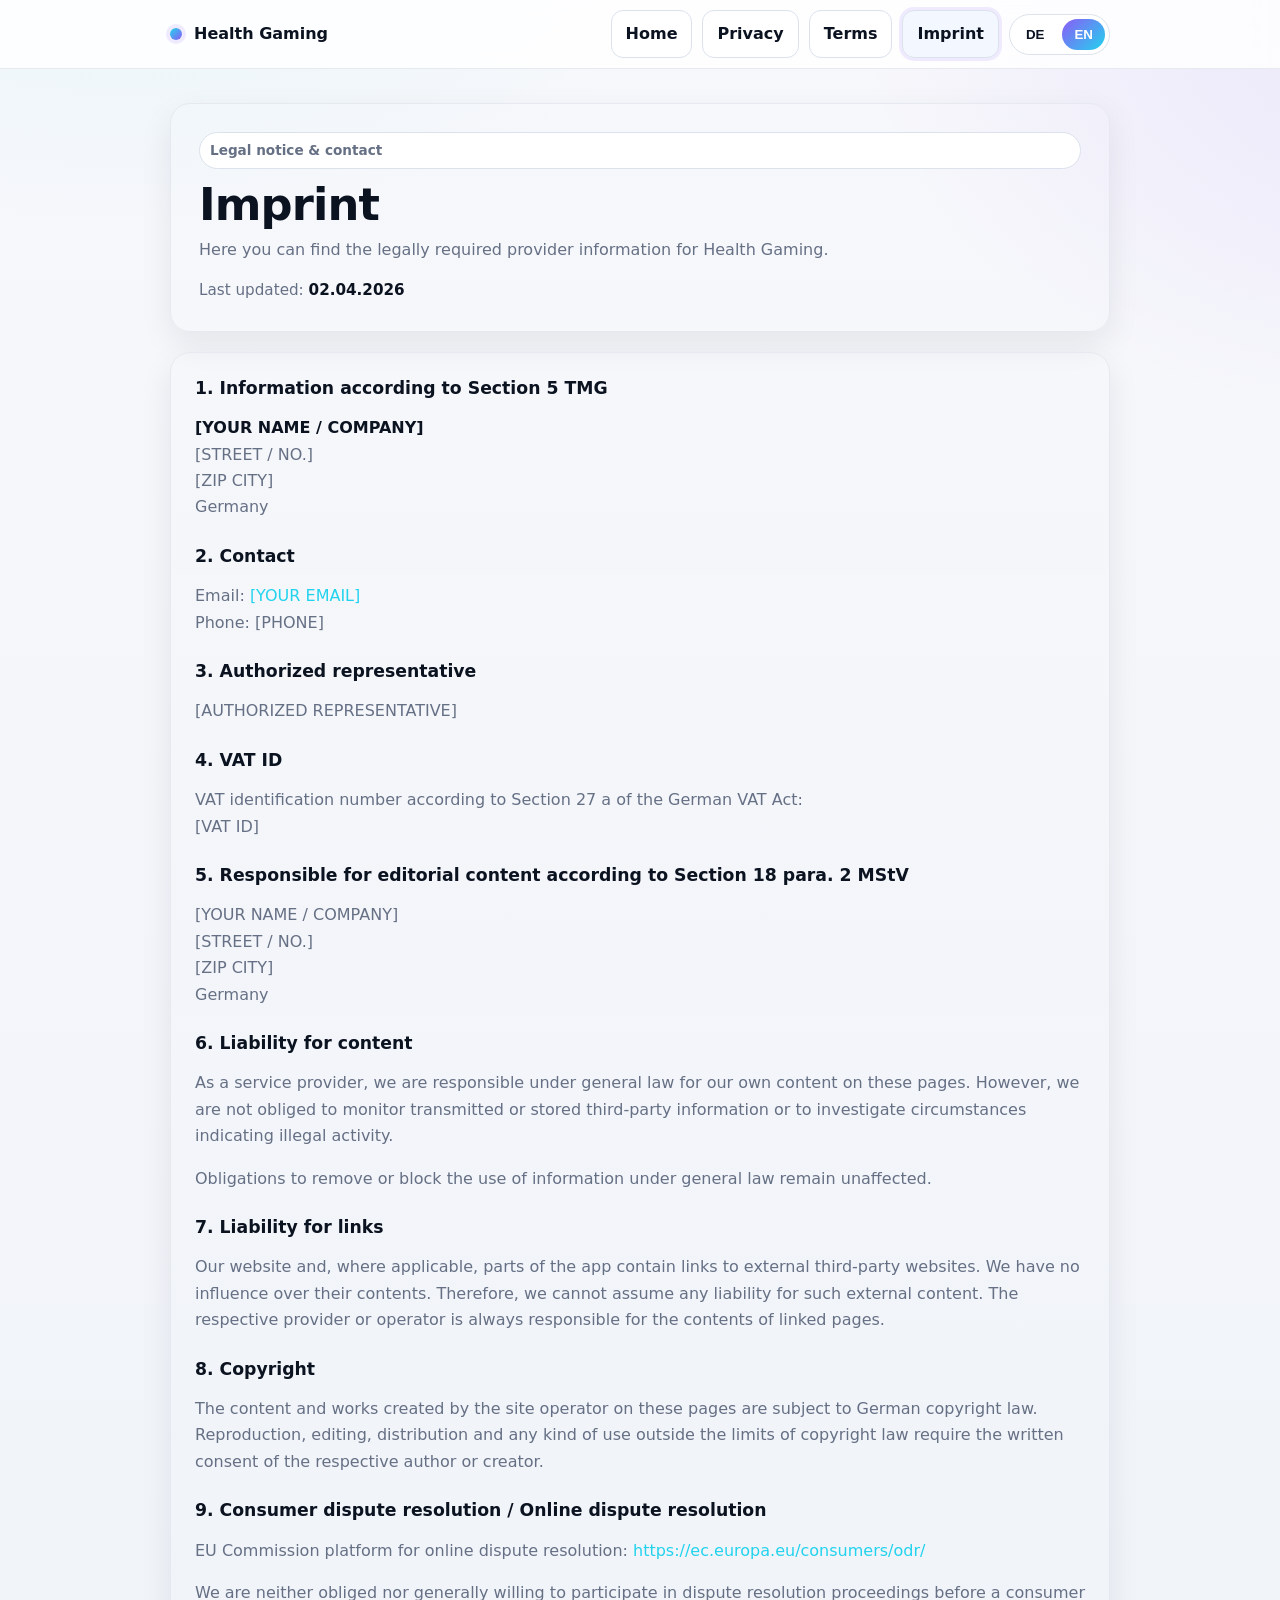
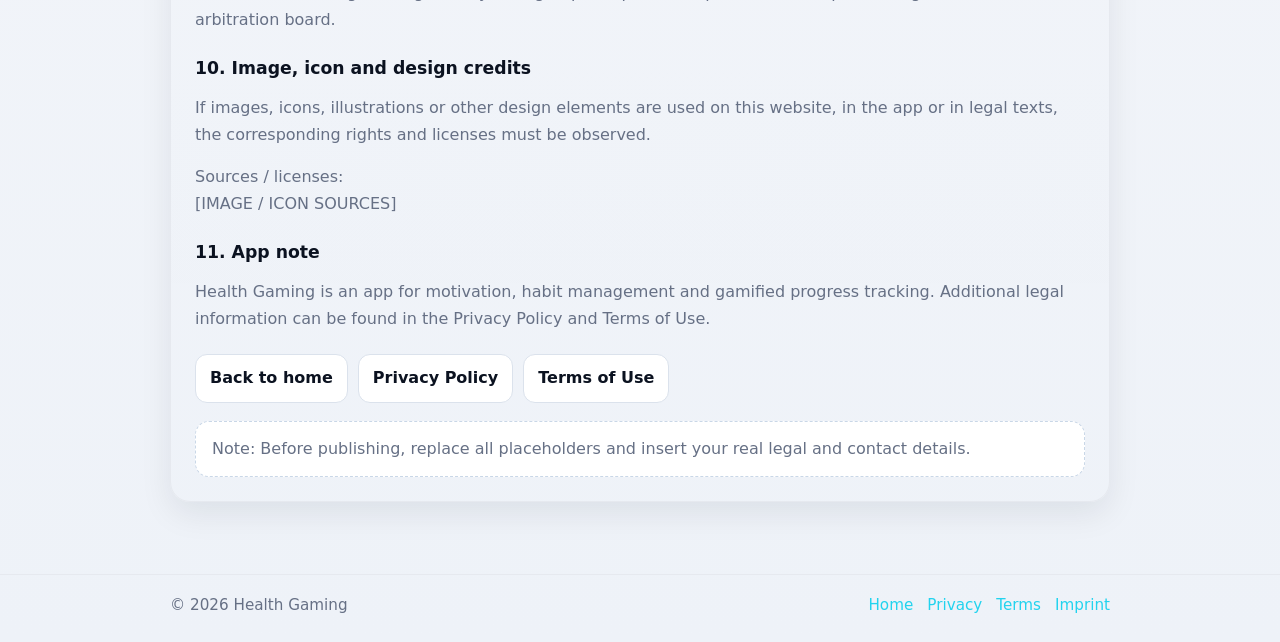
==== impressum.html @ 1cde17df "Rename imprint.html to impressum.html" ====
<!doctype html>
<html lang="de">
<head>
  <meta charset="utf-8" />
  <meta name="viewport" content="width=device-width,initial-scale=1" />
  <title>Impressum / Imprint – Health Gaming</title>
  <meta name="description" content="Impressum und Imprint für Health Gaming." />
  <meta name="color-scheme" content="dark light" />

  <style>
    :root{
      --bg:#0b0f14;
      --bg-2:#0f141c;
      --surface:#101726;
      --card:#121a27;
      --text:#e7ebf2;
      --muted:#9ea8ba;
      --line:#1f2a3c;
      --purple:#8b5cf6;
      --teal:#22d3ee;
      --radius:20px;
      --max:980px;
      --ring:rgba(139,92,246,.18);
      --shadow:0 14px 40px rgba(0,0,0,.30);
    }

    *{box-sizing:border-box}
    html{scroll-behavior:smooth}
    body{
      margin:0;
      background:
        radial-gradient(1100px 760px at 10% -10%, rgba(34,211,238,.10), transparent 60%),
        radial-gradient(920px 700px at 110% 0%, rgba(139,92,246,.12), transparent 60%),
        linear-gradient(180deg, var(--bg), var(--bg-2));
      color:var(--text);
      font:16px/1.65 system-ui,-apple-system,Segoe UI,Roboto,Inter,Arial,sans-serif;
    }

    a{color:var(--teal);text-decoration:none}
    a:hover{text-decoration:underline}

    .wrap{
      max-width:var(--max);
      margin:0 auto;
      padding:0 20px;
    }

    header{
      position:sticky;
      top:0;
      z-index:40;
      background:rgba(11,15,20,.74);
      backdrop-filter:blur(10px);
      border-bottom:1px solid var(--line);
    }

    .nav{
      min-height:68px;
      display:flex;
      align-items:center;
      gap:14px;
      flex-wrap:wrap;
      padding:10px 0;
    }

    .logo{
      display:flex;
      align-items:center;
      gap:12px;
      font-weight:800;
      color:var(--text);
      white-space:nowrap;
    }

    .dot{
      width:12px;
      height:12px;
      border-radius:50%;
      background:linear-gradient(135deg,var(--teal),var(--purple));
      box-shadow:0 0 0 4px var(--ring);
      flex:0 0 auto;
    }

    .navlinks{
      margin-left:auto;
      display:flex;
      align-items:center;
      gap:10px;
      flex-wrap:wrap;
      justify-content:flex-end;
    }

    .btn{
      display:inline-flex;
      align-items:center;
      justify-content:center;
      gap:8px;
      min-height:42px;
      padding:10px 14px;
      border-radius:12px;
      background:#0f1520;
      border:1px solid #2a3650;
      color:var(--text);
      text-decoration:none;
      font-weight:700;
      transition:.18s ease;
      cursor:pointer;
    }

    .btn:hover{
      text-decoration:none;
      transform:translateY(-1px);
      border-color:#395070;
      background:#131b28;
    }

    .btn.primary{
      background:linear-gradient(135deg, rgba(34,211,238,.14), rgba(139,92,246,.16));
      box-shadow:0 0 0 3px var(--ring);
    }

    .btn.active{
      border-color:var(--teal);
      box-shadow:0 0 0 2px rgba(34,211,238,.18);
    }

    .lang-switch{
      display:inline-flex;
      align-items:center;
      gap:6px;
      padding:4px;
      border-radius:999px;
      border:1px solid #2a3650;
      background:#0f1520;
    }

    .lang-switch button{
      border:0;
      background:transparent;
      color:var(--text);
      font-weight:800;
      padding:8px 12px;
      border-radius:999px;
      cursor:pointer;
      transition:.18s ease;
    }

    .lang-switch button.active{
      background:linear-gradient(135deg,var(--purple),var(--teal));
      color:white;
    }

    main{
      padding:34px 0 44px;
    }

    .hero{
      margin-bottom:20px;
    }

    .hero-card{
      background:linear-gradient(180deg, rgba(255,255,255,.03), rgba(255,255,255,.015));
      border:1px solid var(--line);
      border-radius:var(--radius);
      box-shadow:var(--shadow);
      padding:28px;
    }

    .tag{
      display:inline-flex;
      align-items:center;
      gap:6px;
      font-size:.85rem;
      padding:6px 10px;
      border-radius:999px;
      border:1px solid #2a3650;
      background:#0f1520;
      color:var(--muted);
      font-weight:800;
      margin-bottom:12px;
    }

    h1{
      margin:0 0 8px;
      font-size:clamp(2rem,4vw,2.8rem);
      line-height:1.08;
      letter-spacing:-.02em;
    }

    .sub{
      margin:0;
      color:var(--muted);
      font-size:1rem;
    }

    .meta{
      margin-top:14px;
      display:flex;
      flex-wrap:wrap;
      gap:10px;
      color:var(--muted);
      font-size:.95rem;
    }

    .content-card{
      background:linear-gradient(180deg, rgba(255,255,255,.03), rgba(255,255,255,.015));
      border:1px solid var(--line);
      border-radius:var(--radius);
      box-shadow:var(--shadow);
      padding:24px;
    }

    h2{
      margin:24px 0 8px;
      font-size:1.08rem;
      line-height:1.3;
    }

    h2:first-child{margin-top:0}

    p, li{
      color:var(--muted);
    }

    strong{
      color:var(--text);
    }

    ul{
      margin:0;
      padding-left:20px;
    }

    .notice{
      margin-top:18px;
      padding:14px 16px;
      border-radius:14px;
      border:1px dashed #35506d;
      background:rgba(255,255,255,.015);
      color:var(--muted);
    }

    .link-row{
      display:flex;
      flex-wrap:wrap;
      gap:10px;
      margin-top:22px;
    }

    footer{
      border-top:1px solid var(--line);
      margin-top:28px;
    }

    .foot{
      display:flex;
      flex-wrap:wrap;
      gap:12px;
      justify-content:space-between;
      align-items:center;
      padding:18px 0 24px;
      color:var(--muted);
      font-size:.95rem;
    }

    .foot-links{
      display:flex;
      flex-wrap:wrap;
      gap:14px;
    }

    [data-lang-block]{
      display:none;
    }

    body.lang-de [data-lang-block="de"]{
      display:block;
    }

    body.lang-en [data-lang-block="en"]{
      display:block;
    }

    @media (max-width: 760px){
      .nav{
        align-items:flex-start;
      }

      .navlinks{
        margin-left:0;
        width:100%;
        justify-content:flex-start;
      }

      .hero-card,
      .content-card{
        padding:20px;
      }
    }

    @media (prefers-color-scheme: light){
      :root{
        --bg:#f7f8fb;
        --bg-2:#eef2f8;
        --surface:#ffffff;
        --card:#ffffff;
        --text:#0b1220;
        --muted:#667085;
        --line:#e6e9ef;
        --ring:rgba(139,92,246,.12);
        --shadow:0 12px 32px rgba(15,23,42,.08);
      }

      header{
        background:rgba(255,255,255,.84);
      }

      .btn,
      .lang-switch,
      .tag{
        background:#fff;
        border-color:#dbe2ec;
      }

      .btn:hover{
        background:#f8fbff;
      }

      .btn.primary{
        background:#f3f7ff;
      }

      .notice{
        background:#fff;
        border-color:#c9d7e7;
      }
    }
  </style>
</head>
<body class="lang-de">
  <header>
    <div class="wrap">
      <div class="nav">
        <a class="logo" href="index.html" id="logoLink" aria-label="Health Gaming Home">
          <span class="dot"></span>
          <span>Health Gaming</span>
        </a>

        <div class="navlinks">
          <a class="btn" href="index.html" id="navHome">Start</a>
          <a class="btn" href="privacy.html" id="navPrivacy">Datenschutz</a>
          <a class="btn" href="terms.html" id="navTerms">Nutzungsbedingungen</a>
          <a class="btn primary" href="impressum.html" id="navImprint">Impressum</a>

          <div class="lang-switch" aria-label="Language switch">
            <button id="btn-de" type="button">DE</button>
            <button id="btn-en" type="button">EN</button>
          </div>
        </div>
      </div>
    </div>
  </header>

  <main>
    <div class="wrap">
      <section class="hero">
        <div class="hero-card">
          <div class="tag" data-lang-block="de">Pflichtangaben & Kontakt</div>
          <div class="tag" data-lang-block="en">Legal notice & contact</div>

          <h1 data-lang-block="de">Impressum</h1>
          <h1 data-lang-block="en">Imprint</h1>

          <p class="sub" data-lang-block="de">
            Hier findest du die gesetzlich erforderlichen Angaben zum Anbieter von Health Gaming.
          </p>
          <p class="sub" data-lang-block="en">
            Here you can find the legally required provider information for Health Gaming.
          </p>

          <div class="meta">
            <span data-lang-block="de">Letzte Aktualisierung: <strong id="dateDe">02.04.2026</strong></span>
            <span data-lang-block="en">Last updated: <strong id="dateEn">02.04.2026</strong></span>
          </div>
        </div>
      </section>

      <section class="content-card" data-lang-block="de">
        <h2>1. Angaben gemäß § 5 TMG</h2>
        <p>
          <strong>[DEIN NAME / FIRMA]</strong><br>
          [STRASSE / NR.]<br>
          [PLZ ORT]<br>
          Deutschland
        </p>

        <h2>2. Kontakt</h2>
        <p>
          E-Mail: <a href="mailto:[DEINE E-MAIL]">[DEINE E-MAIL]</a><br>
          Telefon: [TELEFON]
        </p>

        <h2>3. Vertretungsberechtigte Person</h2>
        <p>
          [VERTRETUNGSBERECHTIGTE PERSON]
        </p>

        <h2>4. Umsatzsteuer-ID</h2>
        <p>
          Umsatzsteuer-Identifikationsnummer gemäß § 27 a Umsatzsteuergesetz:<br>
          [UST-ID]
        </p>

        <h2>5. Verantwortlich für journalistisch-redaktionelle Inhalte gemäß § 18 Abs. 2 MStV</h2>
        <p>
          [DEIN NAME / FIRMA]<br>
          [STRASSE / NR.]<br>
          [PLZ ORT]<br>
          Deutschland
        </p>

        <h2>6. Haftung für Inhalte</h2>
        <p>
          Als Diensteanbieter sind wir gemäß den allgemeinen Gesetzen für eigene Inhalte
          auf diesen Seiten verantwortlich. Wir sind jedoch nicht verpflichtet,
          übermittelte oder gespeicherte fremde Informationen zu überwachen
          oder nach Umständen zu forschen, die auf eine rechtswidrige Tätigkeit hinweisen.
        </p>
        <p>
          Verpflichtungen zur Entfernung oder Sperrung der Nutzung von Informationen
          nach den allgemeinen Gesetzen bleiben hiervon unberührt.
        </p>

        <h2>7. Haftung für Links</h2>
        <p>
          Unsere Website und gegebenenfalls Teile der App enthalten Links zu externen Websites Dritter.
          Auf deren Inhalte haben wir keinen Einfluss.
          Deshalb können wir für diese fremden Inhalte auch keine Gewähr übernehmen.
          Für die Inhalte der verlinkten Seiten ist stets der jeweilige Anbieter oder Betreiber verantwortlich.
        </p>

        <h2>8. Urheberrecht</h2>
        <p>
          Die durch den Seitenbetreiber erstellten Inhalte und Werke auf diesen Seiten
          unterliegen dem deutschen Urheberrecht.
          Vervielfältigung, Bearbeitung, Verbreitung und jede Art der Verwertung
          außerhalb der Grenzen des Urheberrechts bedürfen der schriftlichen Zustimmung
          des jeweiligen Autors bzw. Erstellers.
        </p>

        <h2>9. Verbraucherstreitbeilegung / Online-Streitbeilegung</h2>
        <p>
          Plattform der EU-Kommission zur Online-Streitbeilegung:
          <a href="https://ec.europa.eu/consumers/odr/" target="_blank" rel="noopener">
            https://ec.europa.eu/consumers/odr/
          </a>
        </p>
        <p>
          Wir sind nicht verpflichtet und grundsätzlich nicht bereit,
          an Streitbeilegungsverfahren vor einer Verbraucherschlichtungsstelle teilzunehmen.
        </p>

        <h2>10. Bild-, Icon- und Designnachweise</h2>
        <p>
          Soweit auf dieser Website, in der App oder in rechtlichen Texten
          Bilder, Icons, Illustrationen oder sonstige Design-Elemente verwendet werden,
          sind die entsprechenden Rechte zu beachten.
        </p>
        <p>
          Quellen / Lizenzen:<br>
          [BILD-/ICON-QUELLEN]
        </p>

        <h2>11. Hinweis zur App</h2>
        <p>
          Health Gaming ist eine App zur Motivation, Habit-Verwaltung und spielerischen
          Darstellung von Fortschritt. Weitere rechtliche Informationen findest du zusätzlich
          in der Datenschutzerklärung und den Nutzungsbedingungen.
        </p>

        <div class="link-row">
          <a class="btn" href="index.html" id="deBackHome">Zur Startseite</a>
          <a class="btn" href="privacy.html" id="dePrivacyLink">Datenschutz</a>
          <a class="btn" href="terms.html" id="deTermsLink">Nutzungsbedingungen</a>
        </div>

        <div class="notice">
          Hinweis: Bitte vor Veröffentlichung alle Platzhalter ersetzen
          und deine echten Daten vollständig eintragen.
        </div>
      </section>

      <section class="content-card" data-lang-block="en">
        <h2>1. Information according to Section 5 TMG</h2>
        <p>
          <strong>[YOUR NAME / COMPANY]</strong><br>
          [STREET / NO.]<br>
          [ZIP CITY]<br>
          Germany
        </p>

        <h2>2. Contact</h2>
        <p>
          Email: <a href="mailto:[YOUR EMAIL]">[YOUR EMAIL]</a><br>
          Phone: [PHONE]
        </p>

        <h2>3. Authorized representative</h2>
        <p>
          [AUTHORIZED REPRESENTATIVE]
        </p>

        <h2>4. VAT ID</h2>
        <p>
          VAT identification number according to Section 27 a of the German VAT Act:<br>
          [VAT ID]
        </p>

        <h2>5. Responsible for editorial content according to Section 18 para. 2 MStV</h2>
        <p>
          [YOUR NAME / COMPANY]<br>
          [STREET / NO.]<br>
          [ZIP CITY]<br>
          Germany
        </p>

        <h2>6. Liability for content</h2>
        <p>
          As a service provider, we are responsible under general law for our own content on these pages.
          However, we are not obliged to monitor transmitted or stored third-party information
          or to investigate circumstances indicating illegal activity.
        </p>
        <p>
          Obligations to remove or block the use of information under general law remain unaffected.
        </p>

        <h2>7. Liability for links</h2>
        <p>
          Our website and, where applicable, parts of the app contain links to external third-party websites.
          We have no influence over their contents.
          Therefore, we cannot assume any liability for such external content.
          The respective provider or operator is always responsible for the contents of linked pages.
        </p>

        <h2>8. Copyright</h2>
        <p>
          The content and works created by the site operator on these pages
          are subject to German copyright law.
          Reproduction, editing, distribution and any kind of use outside the limits of copyright law
          require the written consent of the respective author or creator.
        </p>

        <h2>9. Consumer dispute resolution / Online dispute resolution</h2>
        <p>
          EU Commission platform for online dispute resolution:
          <a href="https://ec.europa.eu/consumers/odr/" target="_blank" rel="noopener">
            https://ec.europa.eu/consumers/odr/
          </a>
        </p>
        <p>
          We are neither obliged nor generally willing
          to participate in dispute resolution proceedings before a consumer arbitration board.
        </p>

        <h2>10. Image, icon and design credits</h2>
        <p>
          If images, icons, illustrations or other design elements are used
          on this website, in the app or in legal texts,
          the corresponding rights and licenses must be observed.
        </p>
        <p>
          Sources / licenses:<br>
          [IMAGE / ICON SOURCES]
        </p>

        <h2>11. App note</h2>
        <p>
          Health Gaming is an app for motivation, habit management and gamified progress tracking.
          Additional legal information can be found in the Privacy Policy and Terms of Use.
        </p>

        <div class="link-row">
          <a class="btn" href="index.html" id="enBackHome">Back to home</a>
          <a class="btn" href="privacy.html" id="enPrivacyLink">Privacy Policy</a>
          <a class="btn" href="terms.html" id="enTermsLink">Terms of Use</a>
        </div>

        <div class="notice">
          Note: Before publishing, replace all placeholders
          and insert your real legal and contact details.
        </div>
      </section>
    </div>
  </main>

  <footer>
    <div class="wrap">
      <div class="foot">
        <div>© <span id="year"></span> Health Gaming</div>
        <div class="foot-links">
          <a href="index.html" id="footerHome">Start</a>
          <a href="privacy.html" id="footerPrivacy">Datenschutz</a>
          <a href="terms.html" id="footerTerms">Nutzungsbedingungen</a>
          <a href="impressum.html" id="footerImprint">Impressum</a>
        </div>
      </div>
    </div>
  </footer>

  <script>
    function getLangFromUrl() {
      const params = new URLSearchParams(window.location.search);
      const lang = params.get("lang");
      return lang === "de" || lang === "en" ? lang : null;
    }

    function getStoredLang() {
      const lang = localStorage.getItem("hg_lang");
      return lang === "de" || lang === "en" ? lang : null;
    }

    function getBrowserLang() {
      const lang = (navigator.language || "").toLowerCase();
      return lang.startsWith("de") ? "de" : "en";
    }

    function withLang(path, lang) {
      return `${path}?lang=${lang}`;
    }

    function updateLinks(lang) {
      const map = [
        ["logoLink", "index.html"],
        ["navHome", "index.html"],
        ["navPrivacy", "privacy.html"],
        ["navTerms", "terms.html"],
        ["navImprint", "impressum.html"],
        ["deBackHome", "index.html"],
        ["dePrivacyLink", "privacy.html"],
        ["deTermsLink", "terms.html"],
        ["enBackHome", "index.html"],
        ["enPrivacyLink", "privacy.html"],
        ["enTermsLink", "terms.html"],
        ["footerHome", "index.html"],
        ["footerPrivacy", "privacy.html"],
        ["footerTerms", "terms.html"],
        ["footerImprint", "impressum.html"]
      ];

      map.forEach(([id, path]) => {
        const el = document.getElementById(id);
        if (el) {
          el.setAttribute("href", withLang(path, lang));
        }
      });
    }

    function updateTexts(lang) {
      const navHome = document.getElementById("navHome");
      const navPrivacy = document.getElementById("navPrivacy");
      const navTerms = document.getElementById("navTerms");
      const navImprint = document.getElementById("navImprint");
      const footerHome = document.getElementById("footerHome");
      const footerPrivacy = document.getElementById("footerPrivacy");
      const footerTerms = document.getElementById("footerTerms");
      const footerImprint = document.getElementById("footerImprint");

      if (lang === "de") {
        if (navHome) navHome.textContent = "Start";
        if (navPrivacy) navPrivacy.textContent = "Datenschutz";
        if (navTerms) navTerms.textContent = "Nutzungsbedingungen";
        if (navImprint) navImprint.textContent = "Impressum";
        if (footerHome) footerHome.textContent = "Start";
        if (footerPrivacy) footerPrivacy.textContent = "Datenschutz";
        if (footerTerms) footerTerms.textContent = "Nutzungsbedingungen";
        if (footerImprint) footerImprint.textContent = "Impressum";
        document.title = "Impressum – Health Gaming";
      } else {
        if (navHome) navHome.textContent = "Home";
        if (navPrivacy) navPrivacy.textContent = "Privacy";
        if (navTerms) navTerms.textContent = "Terms";
        if (navImprint) navImprint.textContent = "Imprint";
        if (footerHome) footerHome.textContent = "Home";
        if (footerPrivacy) footerPrivacy.textContent = "Privacy";
        if (footerTerms) footerTerms.textContent = "Terms";
        if (footerImprint) footerImprint.textContent = "Imprint";
        document.title = "Imprint – Health Gaming";
      }
    }

    function setLang(lang, updateUrl = true) {
      document.body.classList.remove("lang-de", "lang-en");
      document.body.classList.add(`lang-${lang}`);
      document.documentElement.lang = lang;

      localStorage.setItem("hg_lang", lang);

      const deBtn = document.getElementById("btn-de");
      const enBtn = document.getElementById("btn-en");

      deBtn.classList.toggle("active", lang === "de");
      enBtn.classList.toggle("active", lang === "en");

      updateTexts(lang);
      updateLinks(lang);

      if (updateUrl) {
        const url = new URL(window.location.href);
        url.searchParams.set("lang", lang);
        window.history.replaceState({}, "", url.toString());
      }
    }

    document.getElementById("btn-de").addEventListener("click", () => setLang("de"));
    document.getElementById("btn-en").addEventListener("click", () => setLang("en"));

    const initialLang =
      getLangFromUrl() ||
      getStoredLang() ||
      getBrowserLang();

    setLang(initialLang, true);
    document.getElementById("year").textContent = new Date().getFullYear();
  </script>
</body>
</html>
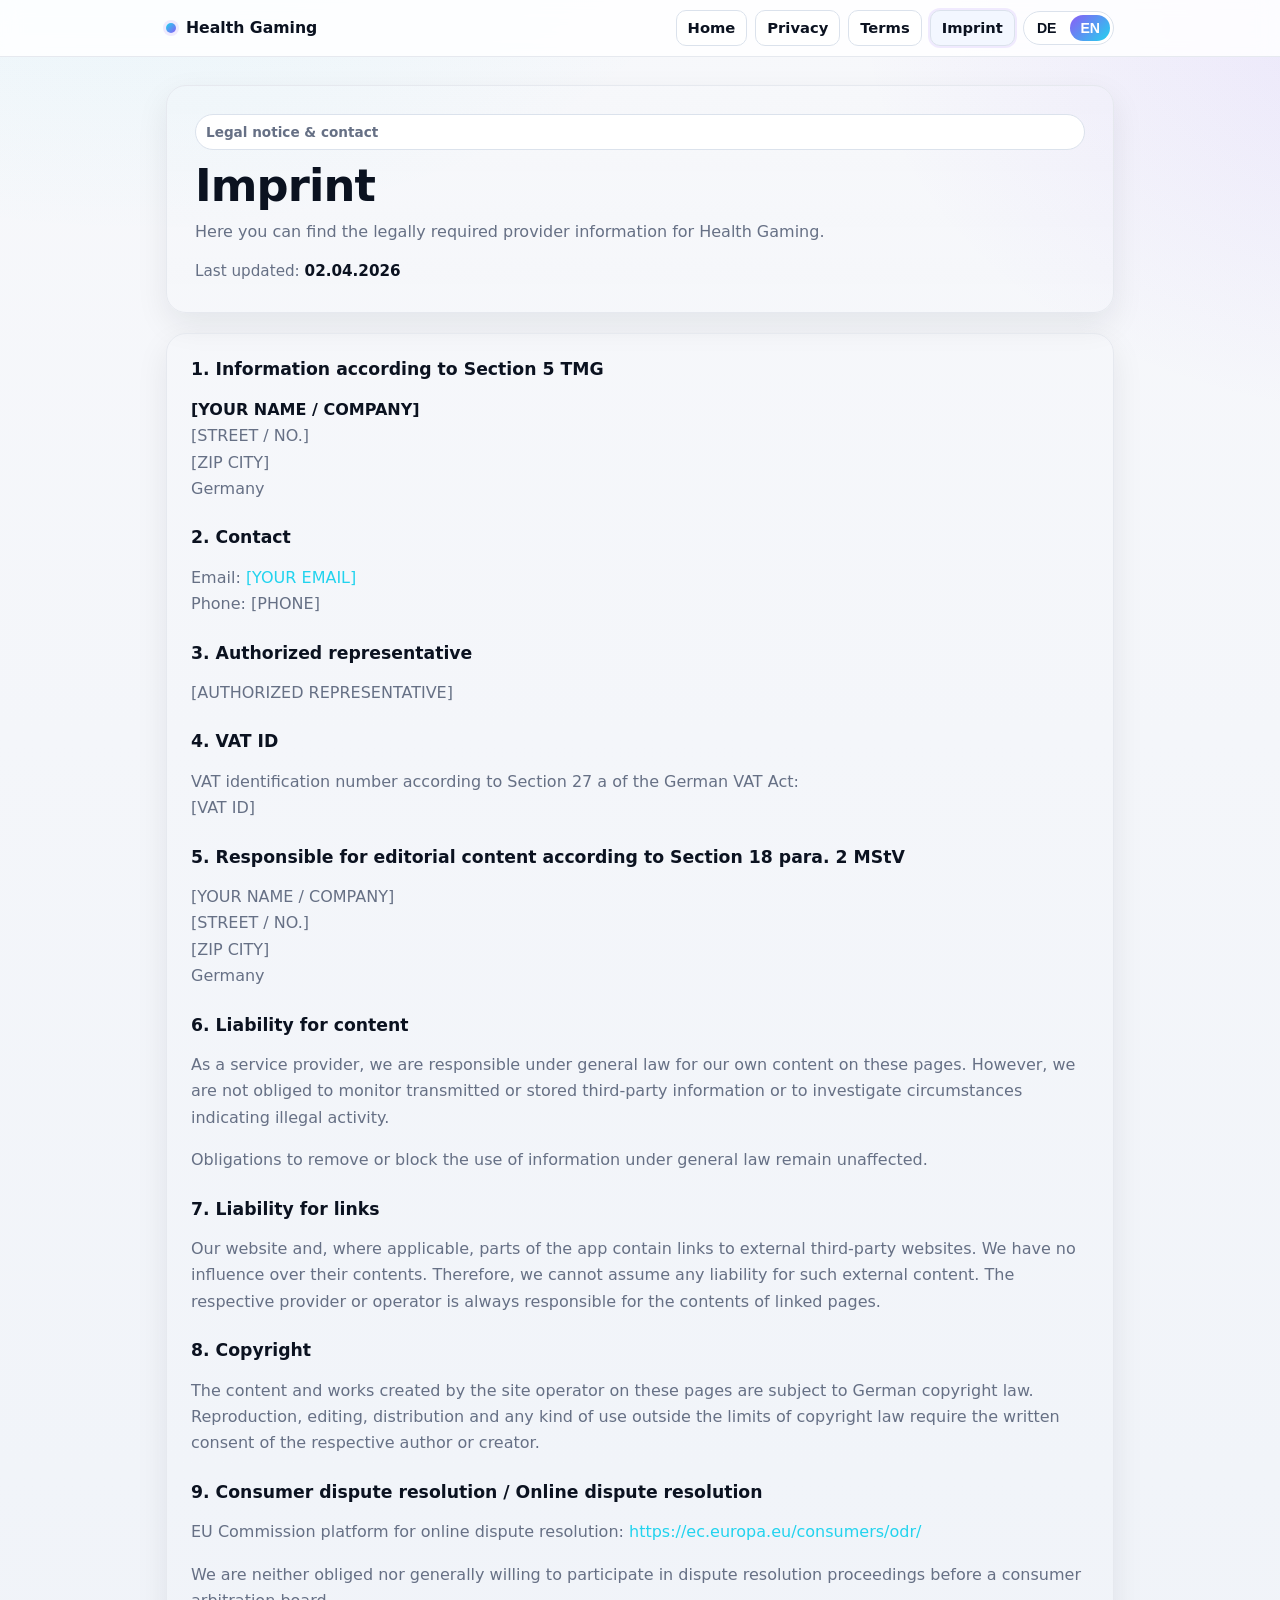
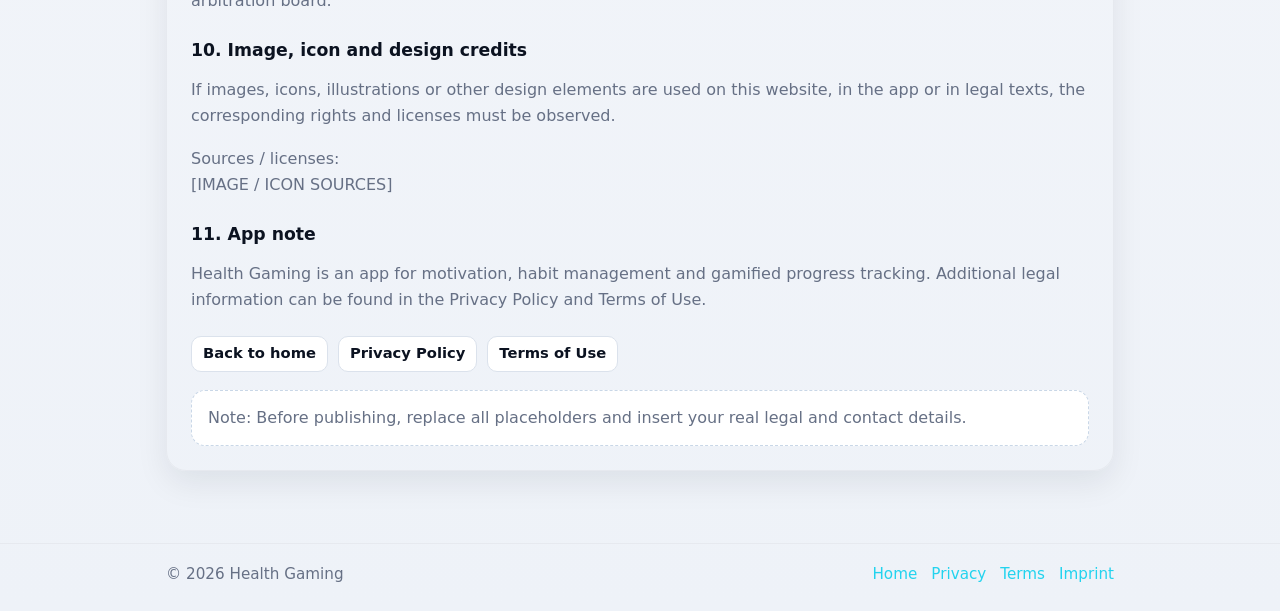
==== commit 242153b6: "Update impressum.html" ====
--- a/impressum.html
+++ b/impressum.html
@@ -26,6 +26,7 @@
 
     *{box-sizing:border-box}
     html{scroll-behavior:smooth}
+
     body{
       margin:0;
       background:
@@ -42,42 +43,45 @@
     .wrap{
       max-width:var(--max);
       margin:0 auto;
-      padding:0 20px;
+      padding:0 16px;
     }
 
     header{
       position:sticky;
       top:0;
       z-index:40;
-      background:rgba(11,15,20,.74);
+      background:rgba(11,15,20,.78);
       backdrop-filter:blur(10px);
+      -webkit-backdrop-filter:blur(10px);
       border-bottom:1px solid var(--line);
     }
 
     .nav{
-      min-height:68px;
+      min-height:56px;
       display:flex;
       align-items:center;
-      gap:14px;
+      gap:10px;
       flex-wrap:wrap;
-      padding:10px 0;
+      padding:8px 0;
     }
 
     .logo{
       display:flex;
       align-items:center;
-      gap:12px;
+      gap:10px;
       font-weight:800;
       color:var(--text);
       white-space:nowrap;
+      font-size:.98rem;
+      text-decoration:none;
     }
 
     .dot{
-      width:12px;
-      height:12px;
+      width:10px;
+      height:10px;
       border-radius:50%;
       background:linear-gradient(135deg,var(--teal),var(--purple));
-      box-shadow:0 0 0 4px var(--ring);
+      box-shadow:0 0 0 3px var(--ring);
       flex:0 0 auto;
     }
 
@@ -85,7 +89,7 @@
       margin-left:auto;
       display:flex;
       align-items:center;
-      gap:10px;
+      gap:8px;
       flex-wrap:wrap;
       justify-content:flex-end;
     }
@@ -94,15 +98,17 @@
       display:inline-flex;
       align-items:center;
       justify-content:center;
-      gap:8px;
-      min-height:42px;
-      padding:10px 14px;
-      border-radius:12px;
+      gap:6px;
+      min-height:36px;
+      padding:7px 11px;
+      border-radius:10px;
       background:#0f1520;
       border:1px solid #2a3650;
       color:var(--text);
       text-decoration:none;
       font-weight:700;
+      font-size:.92rem;
+      line-height:1;
       transition:.18s ease;
       cursor:pointer;
     }
@@ -116,7 +122,7 @@
 
     .btn.primary{
       background:linear-gradient(135deg, rgba(34,211,238,.14), rgba(139,92,246,.16));
-      box-shadow:0 0 0 3px var(--ring);
+      box-shadow:0 0 0 2px var(--ring);
     }
 
     .btn.active{
@@ -127,8 +133,8 @@
     .lang-switch{
       display:inline-flex;
       align-items:center;
-      gap:6px;
-      padding:4px;
+      gap:4px;
+      padding:3px;
       border-radius:999px;
       border:1px solid #2a3650;
       background:#0f1520;
@@ -139,10 +145,12 @@
       background:transparent;
       color:var(--text);
       font-weight:800;
-      padding:8px 12px;
+      padding:6px 10px;
       border-radius:999px;
       cursor:pointer;
       transition:.18s ease;
+      font-size:.88rem;
+      line-height:1;
     }
 
     .lang-switch button.active{
@@ -151,7 +159,7 @@
     }
 
     main{
-      padding:34px 0 44px;
+      padding:28px 0 44px;
     }
 
     .hero{
@@ -282,14 +290,41 @@
     }
 
     @media (max-width: 760px){
+      .wrap{
+        padding:0 12px;
+      }
+
       .nav{
+        min-height:unset;
         align-items:flex-start;
+        gap:8px;
+        padding:8px 0;
+      }
+
+      .logo{
+        font-size:.94rem;
       }
 
       .navlinks{
         margin-left:0;
         width:100%;
         justify-content:flex-start;
+        gap:6px;
+      }
+
+      .btn{
+        min-height:34px;
+        padding:6px 10px;
+        font-size:.86rem;
+      }
+
+      .lang-switch{
+        padding:2px;
+      }
+
+      .lang-switch button{
+        padding:6px 9px;
+        font-size:.84rem;
       }
 
       .hero-card,
